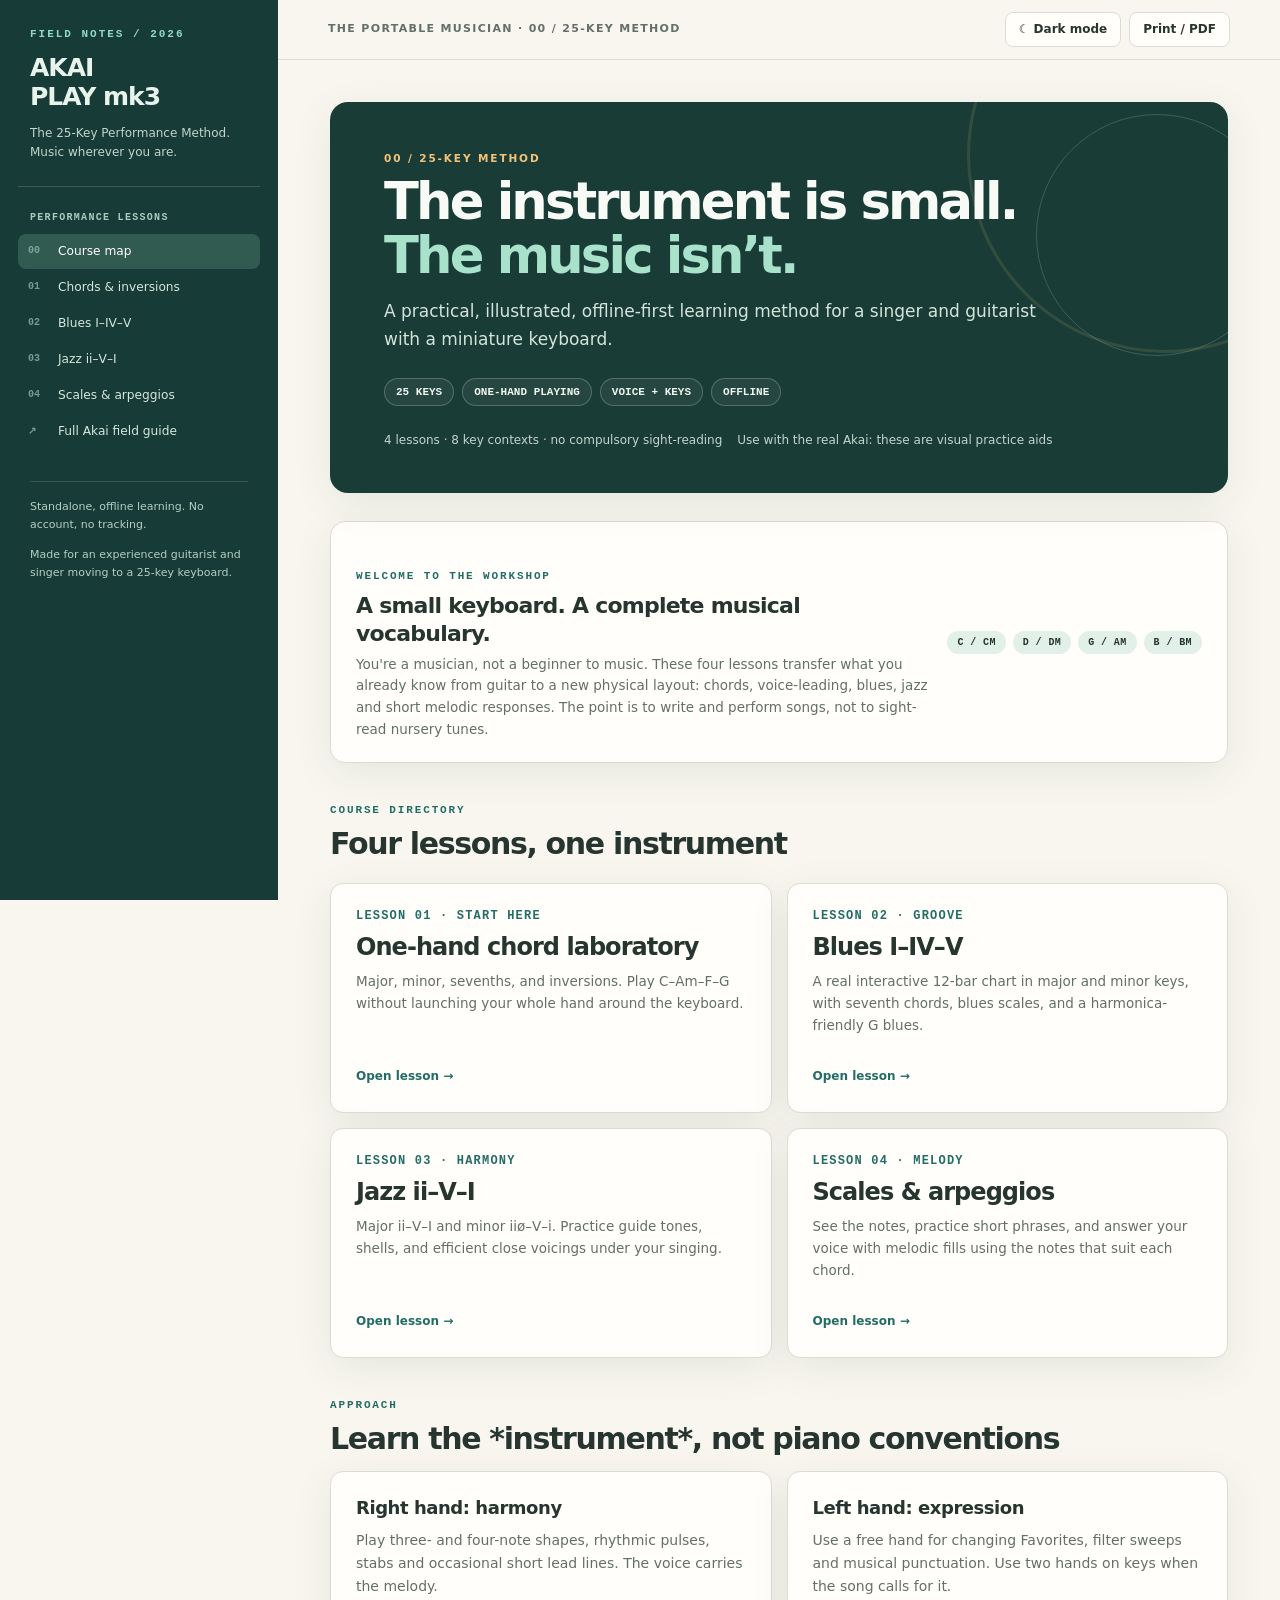
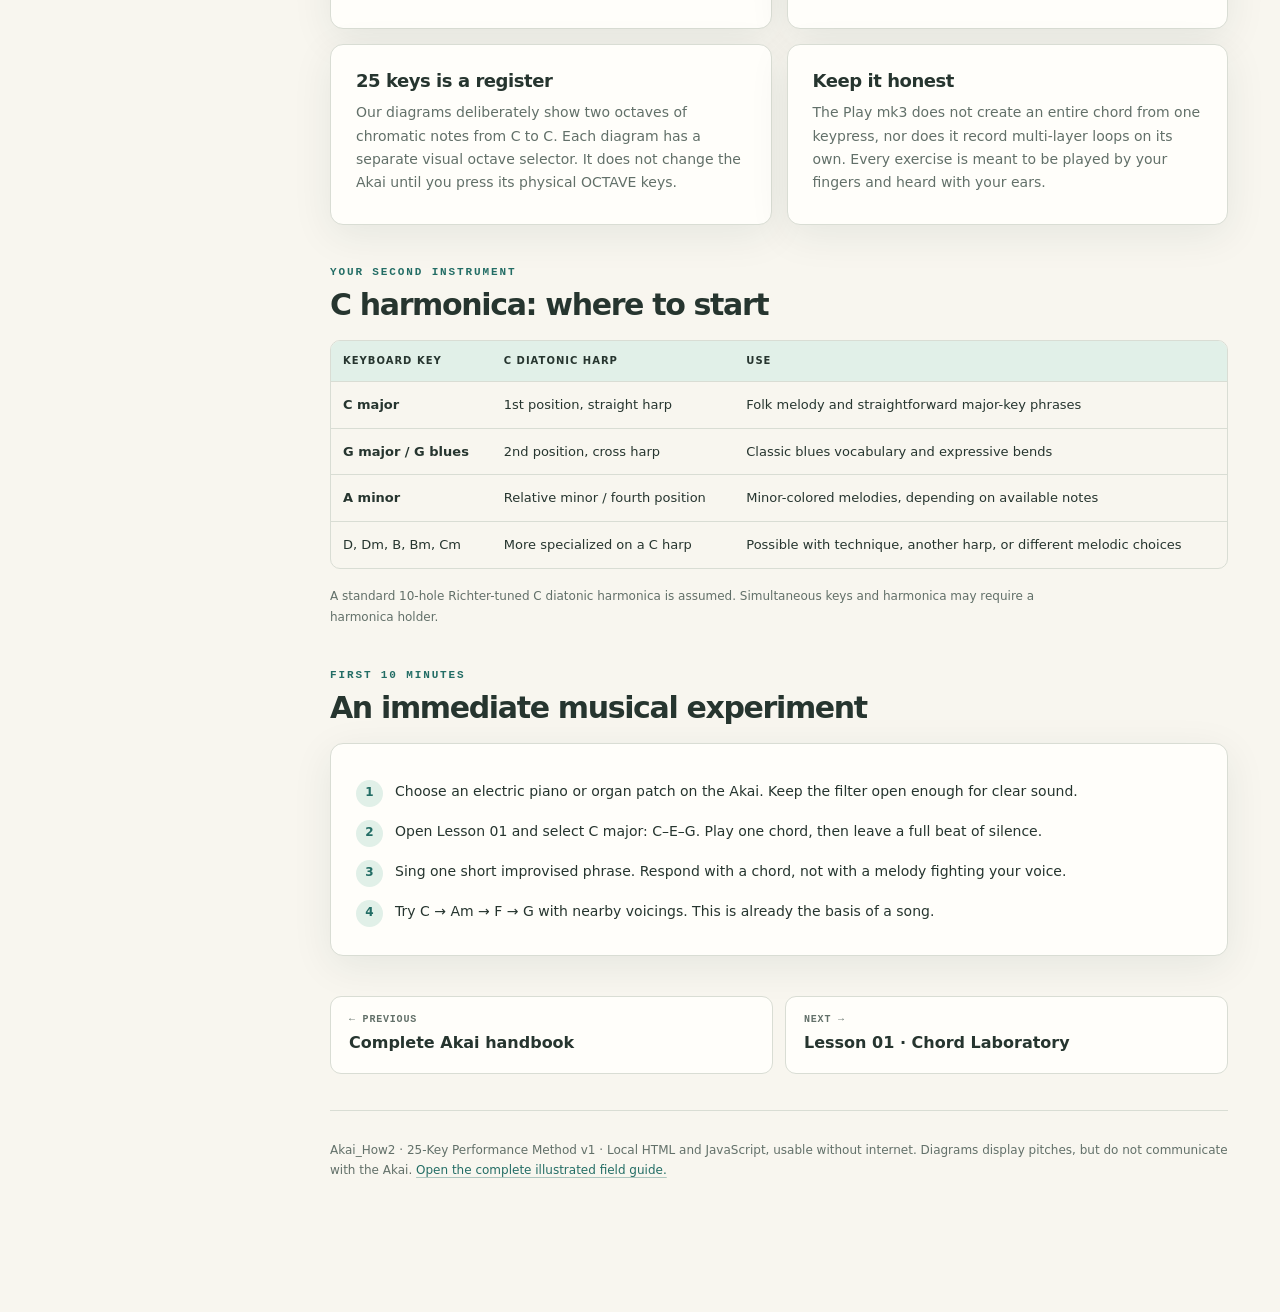
==== lessons/index.html @ 16ec2a3f "Publish illustrated Akai field guide and four interactive performance lessons" ====
<!doctype html><html lang="en"><head><meta charset="utf-8"><meta name="viewport" content="width=device-width, initial-scale=1"><meta name="color-scheme" content="light dark"><meta name="description" content="Akai MPK Mini Play mk3 offline 25-key performance lessons for singers and guitarists: chords, blues, jazz, scales, arpeggios."><title>Course overview | Akai 25-Key Performance Method</title><link rel="stylesheet" href="assets/lessons.css"></head>
<body data-page="index"><div class="page">
<aside class="side" id="side-nav" aria-label="Course navigation"><div class="brand"><div class="brand-label">FIELD NOTES / 2026</div><div class="brand-name">AKAI<br>PLAY mk3</div><p class="brand-desc">The 25-Key Performance Method.<br>Music wherever you are.</p></div><div class="site-nav-title">Performance lessons</div><nav class="nav-links"><a href="index.html"><span class="nav-num">00</span><span>Course map</span></a><a href="lesson_01_chord_laboratory.html"><span class="nav-num">01</span><span>Chords & inversions</span></a><a href="lesson_02_blues_lab.html"><span class="nav-num">02</span><span>Blues I–IV–V</span></a><a href="lesson_03_jazz_lab.html"><span class="nav-num">03</span><span>Jazz ii–V–I</span></a><a href="lesson_04_scales_arpeggios.html"><span class="nav-num">04</span><span>Scales & arpeggios</span></a><a href="../akai_howto_v1_illustrated.html"><span class="nav-num">↗</span><span>Full Akai field guide</span></a></nav><div class="side-foot">Standalone, offline learning. No account, no tracking.<p>Made for an experienced guitarist and singer moving to a 25-key keyboard.</p></div></aside>
<div class="main"><div class="topbar"><div style="display:flex;align-items:center;gap:10px"><button class="small-btn menu-toggle" id="menu-toggle" aria-label="Open lesson menu" aria-expanded="false">☰ Lessons</button><span class="breadcrumb">THE PORTABLE MUSICIAN · 00 / 25-key method</span></div><div class="actions"><button class="small-btn" id="toggle-theme" type="button">☾ Dark mode</button><button class="small-btn" id="print-guide" type="button">Print / PDF</button></div></div>
<main class="paper"><header class="hero"><span class="eyebrow">00 / 25-key method</span><h1>The instrument is small.<br><em>The music isn’t.</em></h1><p>A practical, illustrated, offline-first learning method for a singer and guitarist with a miniature keyboard.</p><div class="hero-chips"><span>25 KEYS</span><span>ONE-HAND PLAYING</span><span>VOICE + KEYS</span><span>OFFLINE</span></div><div class="hero-footer"><span>4 lessons · 8 key contexts · no compulsory sight-reading</span><span>Use with the real Akai: these are visual practice aids</span></div></header>

<div class="course-lead"><div><div class="section-label">Welcome to the workshop</div><h2>A small keyboard. A complete musical vocabulary.</h2><p>You're a musician, not a beginner to music. These four lessons transfer what you already know from guitar to a new physical layout: chords, voice-leading, blues, jazz and short melodic responses. The point is to write and perform songs, not to sight-read nursery tunes.</p></div><div class="tag-stack"><span class="tag">C / Cm</span><span class="tag">D / Dm</span><span class="tag">G / Am</span><span class="tag">B / Bm</span></div></div>
<section class="lesson-section"><div class="section-label">Course directory</div><h2>Four lessons, one instrument</h2><div class="lessons-grid">
<a class="lesson-tile" href="lesson_01_chord_laboratory.html"><span class="ordinal">LESSON 01 · START HERE</span><h3>One-hand chord laboratory</h3><p>Major, minor, sevenths, and inversions. Play C–Am–F–G without launching your whole hand around the keyboard.</p><span class="arrow">Open lesson →</span></a>
<a class="lesson-tile" href="lesson_02_blues_lab.html"><span class="ordinal">LESSON 02 · GROOVE</span><h3>Blues I–IV–V</h3><p>A real interactive 12-bar chart in major and minor keys, with seventh chords, blues scales, and a harmonica-friendly G blues.</p><span class="arrow">Open lesson →</span></a>
<a class="lesson-tile" href="lesson_03_jazz_lab.html"><span class="ordinal">LESSON 03 · HARMONY</span><h3>Jazz ii–V–I</h3><p>Major ii–V–I and minor iiø–V–i. Practice guide tones, shells, and efficient close voicings under your singing.</p><span class="arrow">Open lesson →</span></a>
<a class="lesson-tile" href="lesson_04_scales_arpeggios.html"><span class="ordinal">LESSON 04 · MELODY</span><h3>Scales & arpeggios</h3><p>See the notes, practice short phrases, and answer your voice with melodic fills using the notes that suit each chord.</p><span class="arrow">Open lesson →</span></a>
</div></section>
<section class="lesson-section" ><div class="section-label">Approach</div><h2>Learn the *instrument*, not piano conventions</h2><div class="practice-grid-v2"><div class="section-card"><h3>Right hand: harmony</h3><p>Play three- and four-note shapes, rhythmic pulses, stabs and occasional short lead lines. The voice carries the melody.</p></div><div class="section-card"><h3>Left hand: expression</h3><p>Use a free hand for changing Favorites, filter sweeps and musical punctuation. Use two hands on keys when the song calls for it.</p></div><div class="section-card"><h3>25 keys is a register</h3><p>Our diagrams deliberately show two octaves of chromatic notes from C to C. Each diagram has a separate visual octave selector. It does not change the Akai until you press its physical OCTAVE keys.</p></div><div class="section-card"><h3>Keep it honest</h3><p>The Play mk3 does not create an entire chord from one keypress, nor does it record multi-layer loops on its own. Every exercise is meant to be played by your fingers and heard with your ears.</p></div></div></section><section class="lesson-section" ><div class="section-label">Your second instrument</div><h2>C harmonica: where to start</h2><div class="table-wrap"><table class="lesson-table"><thead><tr><th>Keyboard key</th><th>C diatonic harp</th><th>Use</th></tr></thead><tbody><tr><td><b>C major</b></td><td>1st position, straight harp</td><td>Folk melody and straightforward major-key phrases</td></tr><tr><td><b>G major / G blues</b></td><td>2nd position, cross harp</td><td>Classic blues vocabulary and expressive bends</td></tr><tr><td><b>A minor</b></td><td>Relative minor / fourth position</td><td>Minor-colored melodies, depending on available notes</td></tr><tr><td>D, Dm, B, Bm, Cm</td><td>More specialized on a C harp</td><td>Possible with technique, another harp, or different melodic choices</td></tr></tbody></table></div><p class="smallprint">A standard 10-hole Richter-tuned C diatonic harmonica is assumed. Simultaneous keys and harmonica may require a harmonica holder.</p></section><section class="lesson-section" ><div class="section-label">First 10 minutes</div><h2>An immediate musical experiment</h2><div class="section-card"><ol class="exercise-steps"><li>Choose an electric piano or organ patch on the Akai. Keep the filter open enough for clear sound.</li><li>Open Lesson 01 and select C major: C–E–G. Play one chord, then leave a full beat of silence.</li><li>Sing one short improvised phrase. Respond with a chord, not with a melody fighting your voice.</li><li>Try C → Am → F → G with nearby voicings. This is already the basis of a song.</li></ol></div></section><div class="chapter-pager"><a href="../akai_howto_v1_illustrated.html"><small>← Previous</small>Complete Akai handbook</a><a href="lesson_01_chord_laboratory.html"><small>Next →</small>Lesson 01 · Chord Laboratory</a></div>
<footer class="footernote">Akai_How2 · 25-Key Performance Method v1 · Local HTML and JavaScript, usable without internet. Diagrams display pitches, but do not communicate with the Akai. <a href="../akai_howto_v1_illustrated.html">Open the complete illustrated field guide.</a></footer></main></div></div>
<script src="assets/music-theory.js"></script><script src="assets/lessons.js"></script></body></html>
---- lessons/assets/lessons.css ----
/* Adapted from illustrated field guide. Original source remains unchanged. */

:root{--paper:#f8f6ef;--paper-deep:#eeeade;--ink:#26352f;--muted:#627069;--accent:#236d65;--accent-soft:#e1f0e8;--gold:#c98d3a;--border:#d9ddd4;--card:#fffefa;--nav:#173b36;--nav-ink:#e8f3ec;--shadow:0 10px 40px rgba(19,51,45,.08);--code:#edf0e9;--hero:#193c37}
body.dark{--paper:#15211f;--paper-deep:#1e2d29;--ink:#e4eee5;--muted:#a3b8ad;--accent:#80d6c5;--accent-soft:#24463e;--gold:#f0bc6a;--border:#3c5550;--card:#1d302b;--nav:#101a18;--nav-ink:#eaf5ec;--shadow:none;--code:#233b35;--hero:#163a35}
*{box-sizing:border-box}html{scroll-behavior:smooth}body{margin:0;background:var(--paper);color:var(--ink);font:16px/1.66 ui-sans-serif,system-ui,-apple-system,BlinkMacSystemFont,"Segoe UI",Arial,sans-serif;-webkit-font-smoothing:antialiased}
a{color:var(--accent);text-decoration-color:rgba(35,109,101,.35);text-underline-offset:3px}a:hover{text-decoration-thickness:2px}button,select,input{font:inherit}button{cursor:pointer}button:focus-visible,select:focus-visible,a:focus-visible,input:focus-visible{outline:3px solid var(--gold);outline-offset:3px}::selection{background:#f5d49b;color:#20302a}
.page{display:grid;grid-template-columns:278px minmax(0,1fr);max-width:1800px;margin:0 auto}.side{background:var(--nav);color:var(--nav-ink);position:sticky;top:0;height:100vh;overflow-y:auto;padding:27px 18px;scrollbar-width:thin;z-index:2}.brand{padding:0 12px 24px;border-bottom:1px solid rgba(255,255,255,.16)}.brand-label{font:700 11px/1.4 ui-monospace,monospace;letter-spacing:.18em;color:#8fd8ca}.brand-name{font-weight:850;font-size:25px;line-height:1.15;letter-spacing:-.04em;margin:12px 0}.brand-desc{color:#c2d4cb;font-size:12px;line-height:1.6;margin:0}.side h2{font-size:10px;letter-spacing:.18em;text-transform:uppercase;color:#a3c8bc;font-weight:750;margin:22px 12px 6px}.side nav{display:grid;gap:1px}.side nav a{color:#d5e7dd;text-decoration:none;display:grid;grid-template-columns:22px 1fr;gap:8px;align-items:start;font-size:12.2px;line-height:1.4;padding:9px 10px;border-radius:8px}.side nav a:hover,.side nav a.current{background:#315a51;color:#fff}.nav-num{font:600 10px ui-monospace,monospace;opacity:.68;padding-top:2px}.side .side-foot{margin:32px 12px 5px;border-top:1px solid rgba(255,255,255,.14);padding-top:16px;font-size:11px;color:#b4d0c2}.side .side-foot a{color:#b4e7dd}
.main{min-width:0}.topbar{height:60px;position:sticky;top:0;background:color-mix(in srgb,var(--paper) 94%,transparent);backdrop-filter:blur(16px);z-index:2;border-bottom:1px solid var(--border);display:flex;align-items:center;justify-content:space-between;padding:0 50px;gap:15px}.breadcrumb{font-size:11px;font-weight:750;letter-spacing:.12em;text-transform:uppercase;color:var(--muted)}.actions{display:flex;gap:8px}.small-btn{border:1px solid var(--border);border-radius:8px;background:var(--card);color:var(--ink);padding:7px 13px;font-size:12px;font-weight:650}.small-btn:hover{border-color:var(--accent)}.menu-toggle{display:none}
.paper{max-width:1000px;margin:0 auto;padding:42px 52px 100px}.hero{border-radius:18px;background:var(--hero);color:#f8fbf5;padding:48px 54px 42px;position:relative;overflow:hidden;margin-bottom:40px;box-shadow:var(--shadow)}.hero:before{content:"";position:absolute;border:3px solid rgba(209,181,105,.15);height:390px;width:390px;border-radius:50%;right:-135px;top:-145px}.hero:after{content:"";position:absolute;border:1px solid rgba(255,255,255,.17);height:240px;width:240px;border-radius:50%;right:-50px;top:12px}.hero> *{position:relative;z-index:1}.eyebrow{display:block;text-transform:uppercase;letter-spacing:.18em;font-size:10.5px;font-weight:850;color:var(--gold);margin-bottom:8px}.hero .eyebrow{color:#f3c37a}.hero h1{font-size:clamp(35px,4vw,55px);line-height:1.04;max-width:700px;margin:8px 0 15px;letter-spacing:-.055em;font-weight:850}.hero h1 em{color:#a8e2cb;font-style:normal}.hero p{max-width:640px;color:#d4e4db;font-size:17px;line-height:1.65;margin:0 0 25px}.hero-chips{display:flex;gap:8px;flex-wrap:wrap}.hero-chips span{font:700 11px ui-monospace,monospace;border:1px solid rgba(255,255,255,.22);border-radius:25px;padding:7px 11px;color:#eff6ef;background:rgba(255,255,255,.055)}.hero-footer{font-size:12px;color:#c3d5cc;margin-top:25px;display:flex;gap:15px;flex-wrap:wrap}
.outline{background:var(--card);border:1px solid var(--border);border-radius:13px;padding:18px 23px;margin-bottom:40px;box-shadow:var(--shadow)}.outline h2{font-size:16px;letter-spacing:-.02em;margin:0 0 4px}.outline p{font-size:13px;color:var(--muted);margin:0}.outline .lesson-pills{display:flex;gap:8px;flex-wrap:wrap;margin-top:13px}.outline a{background:var(--accent-soft);padding:7px 10px;border-radius:8px;text-decoration:none;font-weight:750;font-size:12px}
.guide{font-size:15px;line-height:1.73}.guide>h1:first-child{font-size:29px;letter-spacing:-.04em;line-height:1.2;margin-top:20px}.guide h2{font-size:29px;line-height:1.22;letter-spacing:-.04em;border-top:1px solid var(--border);padding-top:37px;margin:56px 0 23px;scroll-margin-top:90px}.guide h3{font-size:20px;letter-spacing:-.03em;line-height:1.3;margin:32px 0 13px;scroll-margin-top:90px}.guide h4{font-size:17px;margin:20px 0 10px}.guide p{margin:13px 0}.guide ul,.guide ol{padding-left:25px}.guide li{padding-left:3px;margin:5px 0}.guide hr{border:0;border-top:1px solid var(--border);margin:34px 0}.guide blockquote{border-left:4px solid var(--gold);background:var(--accent-soft);padding:11px 20px;border-radius:0 9px 9px 0;margin:20px 0;color:var(--ink)}.guide blockquote p{margin:0}.guide table{border-collapse:separate;border-spacing:0;display:block;overflow-x:auto;border:1px solid var(--border);border-radius:10px;font-size:13px;background:var(--card);max-width:100%;margin:17px 0 24px}.guide th{text-align:left;background:var(--paper-deep);font-size:11px;text-transform:uppercase;letter-spacing:.04em;white-space:normal}.guide th,.guide td{border-bottom:1px solid var(--border);padding:10px 13px;vertical-align:top;min-width:75px}.guide tr:last-child td{border-bottom:0}.guide td+td,.guide th+th{border-left:1px solid var(--border)}.guide code,.guide kbd,kbd{background:var(--code);border:1px solid var(--border);border-radius:5px;padding:1px 5px;font:12px/1.6 ui-monospace,"SFMono-Regular",Consolas,monospace}.guide pre{background:#142923;color:#e1efe5;overflow-x:auto;border-radius:9px;padding:17px}.guide pre code{background:none;border:0;color:inherit}.source-ref{font-size:11px;white-space:nowrap;text-decoration:none;vertical-align:1px}.guide>p:first-of-type{color:var(--muted)}
.chapter-visual{border:1px solid var(--border);background:var(--card);border-radius:15px;margin:46px 0 33px;padding:28px 27px 25px;box-shadow:var(--shadow);scroll-margin-top:85px;overflow:hidden}.visual-heading h3{font-size:25px;letter-spacing:-.04em;margin:4px 0 9px}.visual-heading p{font-size:13.5px;line-height:1.6;color:var(--muted);margin:0 0 22px;max-width:660px}.visual-note{font-size:12px;line-height:1.55;background:var(--accent-soft);color:var(--ink);padding:12px 14px;border-left:3px solid var(--accent);border-radius:0 7px 7px 0;margin-top:18px}.visual-steps{display:flex;align-items:stretch;justify-content:space-between;gap:8px}.visual-step{flex:1;min-width:0;display:flex;flex-direction:column;align-items:center;text-align:center;background:var(--paper);padding:15px 10px;border:1px solid var(--border);border-radius:10px}.step-icon{font:850 29px ui-monospace,monospace;color:var(--accent);height:46px;display:flex;align-items:center}.step-icon span{font-size:12px;align-self:flex-end;margin-bottom:7px}.visual-step b{font-size:14px}.visual-step small{font-size:11px;color:var(--muted);line-height:1.4}.step-link{font-size:18px;align-self:center;color:var(--gold)}
.bank-switch{display:inline-flex;background:var(--paper-deep);border:1px solid var(--border);border-radius:9px;padding:4px;gap:3px;max-width:100%}.bank-switch button{border:0;background:none;color:var(--muted);padding:9px 15px;border-radius:6px;text-align:left;font-weight:800;font-size:12px;transition:background .15s}.bank-switch button span{display:block;font-size:10px;font-weight:550;opacity:.8}.bank-switch button.active{background:var(--accent);color:white}.knobs-grid{margin-top:19px;display:grid;grid-template-columns:repeat(4,1fr);gap:12px}.knob-tile{background:var(--paper);border:1px solid var(--border);padding:17px 10px;text-align:center;border-radius:10px;display:flex;align-items:center;flex-direction:column}.knob-num{font:700 10px ui-monospace,monospace;color:var(--muted)}.knob-face{height:65px;width:65px;border-radius:50%;border:11px solid #24463e;background:radial-gradient(circle at 35% 30%,#5d8978,#1d443b);margin:10px auto 9px;position:relative;box-shadow:0 6px 10px rgba(0,0,0,.12),inset 0 3px 4px rgba(0,0,0,.3)}.knob-face:after{content:"";position:absolute;height:19px;width:4px;background:#f2ce86;top:-5px;left:calc(50% - 2px);border-radius:4px;transform:rotate(35deg);transform-origin:2px 28px}.knob-tile b{font-size:14px}.knob-tile small{font-size:11px;color:var(--muted);line-height:1.45}
.fav-shell{display:grid;grid-template-columns:1fr 1fr;gap:20px}.fav-pads{display:grid;grid-template-columns:repeat(4,1fr);gap:7px;align-content:start;background:#18322f;padding:14px;border-radius:12px}.fav-pad{aspect-ratio:1/1;display:flex;flex-direction:column;justify-content:space-between;background:#324d49;border:2px solid #54786f;color:#f1fff7;border-radius:9px;text-align:left;padding:8px;box-shadow:inset 0 0 18px rgba(0,0,0,.15);font-size:10px}.fav-pad span{font:750 11px ui-monospace,monospace;color:#b0cac1}.fav-pad b{font-size:9px;letter-spacing:.045em}.fav-pad:hover,.fav-pad.selected{background:#d29b51;color:#152c29;border-color:#f7d29b}.fav-pad.selected span{color:#533c24}.fav-readout{background:var(--paper);padding:20px;border:1px solid var(--border);border-radius:10px}.tiny-label,.mini-capsule{display:block;font:800 10px ui-monospace,monospace;letter-spacing:.09em;color:var(--muted)}.fav-readout h4,.chord-heading h4{font-size:21px;line-height:1.1;margin:12px 0 8px}.fav-patch{font-weight:700;color:var(--accent);font-size:14px}.fav-readout p{font-size:13px;line-height:1.5}.mini-capsule{display:inline-block;border-radius:6px;background:var(--accent-soft);padding:6px 8px;line-height:1.4}.flow-band{margin-top:14px;display:grid;grid-template-columns:repeat(5,1fr);gap:3px}.flow-band span{background:var(--accent-soft);font:800 9px ui-monospace,monospace;color:var(--accent);padding:9px 5px;text-align:center;border-radius:3px}
.controls-row{display:flex;gap:12px;flex-wrap:wrap;margin:16px 0}.controls-row label{font-size:11px;font-weight:800;text-transform:uppercase;letter-spacing:.05em;display:flex;gap:5px;flex:1;min-width:140px;flex-direction:column;color:var(--muted)}select{border:1px solid var(--border);border-radius:8px;background:var(--paper);color:var(--ink);padding:10px 13px;min-height:43px;max-width:100%;font-size:13px}.arp-stage{border:1px solid var(--border);background:var(--paper);border-radius:10px;padding:17px 12px}.ruler{display:flex;justify-content:space-between;color:var(--muted);font:700 10px ui-monospace,monospace;margin:0 4px 11px}.arp-grid{display:grid;gap:4px}.arp-step{background:var(--accent-soft);border-top:5px solid var(--accent);min-height:85px;padding:8px 3px 6px;border-radius:4px;text-align:center;display:flex;flex-direction:column;justify-content:space-between;min-width:0}.arp-step.swung{transform:translateY(10px);border-top-color:var(--gold)}.arp-step b{font:850 15px ui-monospace,monospace}.arp-step small{font:650 9px ui-monospace,monospace;color:var(--muted)}.arp-sequence{font:750 12px/1.5 ui-monospace,monospace;color:var(--accent);margin:13px 4px 0;overflow-wrap:anywhere}
.chord-heading{display:flex;gap:16px;justify-content:space-between;align-items:end;margin:24px 0 16px}.chord-heading h4{font-size:27px;margin:4px 0}.chord-heading p{color:var(--accent);font-size:15px;font-weight:800;margin:0}.formula{background:var(--accent-soft);border-radius:9px;padding:10px 13px;max-width:200px}.formula span{display:block;font:800 9px ui-monospace,monospace;color:var(--muted)}.formula strong{font:850 15px/1.7 ui-monospace,monospace;color:var(--accent)}.piano-wrap{background:#e7e5dc;border-radius:12px;padding:12px;overflow-x:auto}.piano-wrap svg{width:100%;height:auto;display:block;min-width:510px}.legend{display:flex;flex-wrap:wrap;gap:17px;font-size:11px;color:var(--muted);margin-top:11px}.legend span{display:flex;align-items:center;gap:6px}.legend i{display:inline-block;width:13px;height:13px;border-radius:3px;border:1px solid #9dafa6}.legend-root{background:#1e7769}.legend-chord{background:#f0c475}.legend-other{background:#f5f5f0}.keyboard-footnote{font-size:11px;color:var(--muted);margin-top:8px}
.audio-route{display:flex;align-items:center;gap:10px;flex-wrap:wrap;margin-top:20px}.route-device{flex:1;min-width:140px;min-height:125px;border:2px solid var(--border);border-radius:10px;background:var(--paper);text-align:center;padding:14px 7px;display:flex;flex-direction:column;align-items:center;justify-content:center;transition:.25s}.route-device b{font-size:13px}.route-device small{font-size:10px;color:var(--muted)}.route-icon{font-size:30px;color:var(--accent)}.route-device.is-live{border-color:var(--accent);background:var(--accent-soft)}.route-device.is-muted{opacity:.43;filter:grayscale(1)}.route-arrow,.route-or{font:800 16px ui-monospace,monospace;color:var(--accent)}.route-or{font-size:10px;color:var(--muted)}.route-comment{font-weight:700;font-size:13px;color:var(--accent)}
.practice-grid{display:grid;grid-template-columns:repeat(2,1fr);gap:11px}.practice-card{display:grid;grid-template-columns:24px 1fr;grid-template-rows:auto auto auto;column-gap:8px;align-items:start;border:1px solid var(--border);background:var(--paper);padding:15px;border-radius:10px;cursor:pointer}.practice-card input{grid-column:1;grid-row:1/4;width:17px;height:17px;margin:2px 0 0;accent-color:var(--accent)}.practice-number{font:850 10px ui-monospace,monospace;color:var(--accent)}.practice-card b{font-size:15px}.practice-card small{font-size:12px;line-height:1.45;color:var(--muted)}.practice-card:has(input:checked){background:var(--accent-soft);border-color:var(--accent)}.progress-readout{display:flex;gap:14px;align-items:center;margin-top:16px;font:750 11px ui-monospace,monospace;color:var(--muted)}.progress-track{flex:1;background:var(--paper-deep);border-radius:999px;height:9px;overflow:hidden}.progress-fill{height:100%;background:var(--accent);border-radius:999px;transition:width .3s}
.footer{margin-top:55px;border-top:1px solid var(--border);padding-top:26px;color:var(--muted);font-size:12px}.footer strong{color:var(--ink)}
@media(max-width:1100px){.page{grid-template-columns:238px minmax(0,1fr)}.topbar{padding:0 30px}.paper{padding:30px 32px 80px}.hero{padding:42px 38px}}
@media(max-width:780px){.page{display:block}.side{position:fixed;left:0;top:0;transform:translateX(-105%);transition:transform .25s;width:min(290px,86vw);box-shadow:0 12px 35px rgba(0,0,0,.27)}.side.open{transform:none}.menu-toggle{display:inline-block}.topbar{padding:0 16px;height:56px}.paper{padding:21px 16px 75px}.hero{padding:33px 24px;border-radius:12px}.hero h1{font-size:37px}.visual-steps{display:grid;grid-template-columns:repeat(2,1fr)}.step-link{display:none}.knobs-grid{grid-template-columns:repeat(2,1fr)}.fav-shell{grid-template-columns:1fr}.audio-route{display:grid;grid-template-columns:1fr 30px 1fr}.route-device{min-width:0}.route-or{display:none}.route-device:last-child{grid-column:3}.chord-heading{align-items:start;flex-direction:column}.guide h2{font-size:26px}.practice-grid{grid-template-columns:1fr}.chapter-visual{padding:23px 17px}.guide table{font-size:12px}.guide th,.guide td{padding:8px}}
@media(max-width:410px){.hero h1{font-size:32px}.hero p{font-size:15px}.breadcrumb{font-size:10px}.small-btn{padding:6px 9px}.bank-switch{width:100%}.bank-switch button{flex:1;padding:9px}.controls-row label{min-width:100%}.fav-pad{padding:5px}.fav-pad b{font-size:8px}.audio-route{grid-template-columns:1fr}.route-arrow,.route-or{display:none}.route-device:last-child{grid-column:1}}
@media print{body{background:white!important;color:black!important;font-size:10pt!important}.page{display:block}.side,.topbar,.outline,.small-btn,.controls-row,.bank-switch,.practice-card input{display:none!important}.paper{max-width:none;padding:0}.hero{background:#183b34!important;color:white!important;print-color-adjust:exact;-webkit-print-color-adjust:exact;break-after:avoid}.hero h1{font-size:29pt!important}.guide{font-size:10pt!important}.guide h2{font-size:17pt;break-after:avoid}.guide h3{font-size:13pt;break-after:avoid}.chapter-visual{break-inside:avoid;box-shadow:none;margin:24px 0}.guide table{break-inside:auto;display:table;width:100%}.guide tr{break-inside:avoid}.guide a{color:#165b50;text-decoration:none}.footer{font-size:9pt}.piano-wrap svg{min-width:0}.practice-card{break-inside:avoid}.visual-note{border:1px solid #aaa}}

/* 25-Key Performance Method extensions: compact lessons + dedicated tools */
:root{color-scheme:light}body.dark{color-scheme:dark}
button,select,a{touch-action:manipulation}button{cursor:pointer}button:focus-visible,select:focus-visible,a:focus-visible,input:focus-visible{outline:3px solid var(--gold);outline-offset:3px}
.page{min-height:100vh}.side{z-index:9}.site-nav-title{color:#aaccc0;font:700 10px/1.45 ui-monospace,monospace;letter-spacing:.13em;text-transform:uppercase;margin:24px 12px 8px}
.side nav a.current{background:#315a51;color:#fff}.side nav .nav-num{color:#a1caba}
.topbar .breadcrumb{max-width:500px;overflow:hidden;text-overflow:ellipsis;white-space:nowrap}
.paper{max-width:1060px}.course-intro{font-size:15.5px;max-width:740px;color:var(--muted);margin:0 0 25px;line-height:1.75}
.hero{margin-bottom:28px}.hero h1{max-width:790px}.hero p{max-width:680px}.hero .hero-footer{flex-wrap:wrap}
.eyebrow{font-weight:800}.section-label{font:800 11px/1.4 ui-monospace,monospace;letter-spacing:.17em;text-transform:uppercase;color:var(--accent);margin:25px 0 8px}
.lesson-section{margin:40px 0;scroll-margin-top:84px}.lesson-section>h2,.part-heading{font-size:30px;letter-spacing:-.045em;line-height:1.15;margin:5px 0 15px}.lesson-section>p{max-width:730px;color:var(--muted);line-height:1.75}
.course-lead{background:var(--card);border:1px solid var(--border);padding:22px 25px;border-radius:15px;box-shadow:var(--shadow);display:grid;grid-template-columns:1fr auto;gap:18px;align-items:center}
.course-lead h2{font-size:22px;line-height:1.24;letter-spacing:-.035em;margin:6px 0}.course-lead p{font-size:13.5px;color:var(--muted);margin:7px 0 0;line-height:1.6}.tag-stack{display:flex;gap:7px;flex-wrap:wrap}.tag{display:inline-flex;background:var(--accent-soft);color:var(--ink);padding:5px 10px;font:750 10px/1.3 ui-monospace,monospace;border-radius:100px;text-transform:uppercase;letter-spacing:.04em}
.lessons-grid{display:grid;grid-template-columns:repeat(2,minmax(0,1fr));gap:15px;margin:22px 0}.lesson-tile{border:1px solid var(--border);border-radius:13px;padding:25px;background:var(--card);text-decoration:none;color:var(--ink);display:flex;flex-direction:column;min-height:230px;gap:10px;box-shadow:var(--shadow);transition:transform .15s,border-color .15s}.lesson-tile:hover{transform:translateY(-3px);border-color:var(--accent)}.lesson-tile .ordinal{font:800 12px ui-monospace,monospace;color:var(--accent);letter-spacing:.1em}.lesson-tile h3{font-size:24px;line-height:1.18;letter-spacing:-.04em;margin:0}.lesson-tile p{margin:0;color:var(--muted);font-size:13.5px;line-height:1.6;flex:1}.lesson-tile .arrow{font-size:12px;color:var(--accent);font-weight:800}
.section-card{background:var(--card);border:1px solid var(--border);border-radius:13px;padding:22px 25px;margin:17px 0;box-shadow:var(--shadow)}.section-card h3{font-size:20px;line-height:1.2;margin:3px 0 10px;letter-spacing:-.025em}.section-card p{margin:7px 0;color:var(--muted);line-height:1.67;font-size:14px}
.smallprint{font-size:12px;color:var(--muted);line-height:1.6}.practice-grid-v2{display:grid;grid-template-columns:repeat(2,1fr);gap:15px}.practice-grid-v2 .section-card{margin:0}.practice-grid-v2 h3{font-size:18px}
.exercise-steps{counter-reset:practice;display:grid;gap:13px;margin:14px 0 6px;padding:0;list-style:none}.exercise-steps li{counter-increment:practice;display:grid;grid-template-columns:29px 1fr;align-items:start;gap:10px;font-size:14px;line-height:1.6}.exercise-steps li:before{content:counter(practice);display:grid;place-items:center;height:27px;width:27px;border-radius:50%;background:var(--accent-soft);color:var(--accent);font-weight:800;font-size:12px}
.chapter-visual{margin:24px 0;padding:24px}.lab-top{display:flex;align-items:flex-start;gap:20px;justify-content:space-between;flex-wrap:wrap}.lab-top h2{font-size:27px;margin:5px 0 8px;letter-spacing:-.04em}.lab-top p{margin:0;color:var(--muted);font-size:13.5px;max-width:630px}
.lab-badge{border-radius:100px;background:var(--accent-soft);border:1px solid var(--border);color:var(--ink);padding:6px 10px;font:800 10px/1 ui-monospace,monospace;letter-spacing:.09em;white-space:nowrap}
.controls-row{display:grid;grid-template-columns:repeat(3,minmax(0,1fr));gap:12px;margin:22px 0 16px}.controls-row label{min-width:0;flex:initial}.controls-row select{width:100%}
.lab-output{background:var(--paper);border:1px solid var(--border);border-radius:12px;padding:16px;margin:14px 0}.lab-output .symbols{font-size:clamp(21px,3.4vw,30px);line-height:1.25;font-weight:850;letter-spacing:-.04em;color:var(--ink);margin:2px 0 8px}.lab-output p{font-size:13.5px;color:var(--muted);line-height:1.65;margin:5px 0}.lab-output .note-readout{font-size:14px;color:var(--ink);font-weight:700;line-height:1.55;margin:4px 0;word-break:normal}.lab-output .mini-label{color:var(--accent);font:800 10px/1.4 ui-monospace,monospace;letter-spacing:.13em;text-transform:uppercase}
#keyboard-svg{display:block;min-width:620px;width:100%;height:auto}.piano-wrap{padding:9px}.keyboard-warning{margin:12px 0 0;background:#fbebd1;color:#714709;border:1px solid #ebcb8c;padding:12px 15px;border-radius:8px;font-size:12px;font-weight:700}.keyboard-warning[hidden]{display:none!important}
.legend{display:flex;gap:17px;flex-wrap:wrap;margin:12px 0}.legend-root{background:#177e71}.legend-chord{background:#f0bf63}.legend-scale{background:#b6dfce}.keyboard-caption{font-size:12px;color:var(--muted);margin-top:10px}
.instrument-note{background:var(--accent-soft);border-left:4px solid var(--accent);padding:15px 17px;border-radius:0 10px 10px 0;color:var(--ink);line-height:1.65;font-size:13.5px;margin:16px 0}
.bar-grid{display:grid;grid-template-columns:repeat(3,minmax(0,1fr));gap:9px;margin:19px 0}.bar-tile{min-height:92px;border:1px solid var(--border);background:var(--paper);border-radius:10px;text-align:left;padding:12px 13px;display:flex;flex-direction:column;gap:4px;color:var(--ink)}.bar-tile.active,.harmonic-card.active{outline:2px solid var(--accent);outline-offset:0;background:var(--accent-soft)}.bar-tile .bar-num{font:800 10px ui-monospace,monospace;color:var(--muted)}.bar-tile strong{font-size:22px;letter-spacing:-.04em;line-height:1.13}.bar-tile small{color:var(--muted);font-size:12px}
.bar-nav{display:flex;gap:9px;align-items:center;flex-wrap:wrap;margin:12px 0}.bar-nav button,.action-button{border:1px solid var(--border);background:var(--card);color:var(--ink);border-radius:8px;padding:10px 15px;font-weight:760;font-size:12px}.bar-nav button:hover,.action-button:hover{border-color:var(--accent)}.bar-nav strong{font:800 11px/1.35 ui-monospace,monospace;color:var(--accent);letter-spacing:.06em}
.harmonic-grid{display:grid;grid-template-columns:repeat(3,minmax(0,1fr));gap:10px;margin:18px 0}.harmonic-card{border:1px solid var(--border);border-radius:12px;background:var(--paper);padding:20px 14px;display:flex;flex-direction:column;text-align:left;gap:10px;min-height:145px;color:var(--ink)}.harmonic-card .roman{font:800 11px ui-monospace,monospace;color:var(--accent)}.harmonic-card strong{font-size:25px;line-height:1.1;letter-spacing:-.04em}.harmonic-card span:last-child{font-size:11px;color:var(--muted);line-height:1.5}
.guide-tone-grid{display:grid;grid-template-columns:repeat(3,minmax(0,1fr));gap:9px;margin:15px 0}.guide-cell{display:flex;flex-direction:column;gap:5px;background:var(--paper);padding:14px 12px;border:1px solid var(--border);border-radius:10px}.guide-cell span{font:800 10px ui-monospace,monospace;color:var(--accent)}.guide-cell strong{font-size:23px;letter-spacing:-.04em}.guide-cell small{font-size:11px;color:var(--muted);line-height:1.45}
.example-chords{display:grid;grid-template-columns:repeat(4,1fr);gap:9px;margin:13px 0}.example-chords button{background:var(--paper);border:1px solid var(--border);padding:12px;color:var(--ink);font-weight:700;border-radius:9px;font-size:12px}.example-chords button:hover{background:var(--accent-soft)}
.table-wrap{overflow:auto;border:1px solid var(--border);border-radius:10px;margin:17px 0}table.lesson-table{border-collapse:collapse;width:100%;font-size:13px;min-width:480px}table.lesson-table th{background:var(--accent-soft);font-size:10px;text-align:left;text-transform:uppercase;letter-spacing:.1em;padding:12px}table.lesson-table td{padding:12px;border-top:1px solid var(--border);vertical-align:top}
.checkpoint{display:grid;gap:13px}.checkpoint label{display:flex;align-items:flex-start;gap:12px;color:var(--ink);font-size:13px;line-height:1.5;cursor:pointer}.checkpoint input{accent-color:var(--accent);margin-top:3px;width:17px;height:17px;flex:none}.checkpoint-feedback{color:var(--muted);font-size:12px;margin:7px 0}
.chapter-pager{display:grid;grid-template-columns:1fr 1fr;gap:12px;margin:36px 0}.chapter-pager a{display:flex;flex-direction:column;gap:5px;border:1px solid var(--border);border-radius:11px;padding:17px 18px;background:var(--card);text-decoration:none;color:var(--ink);font-weight:750}.chapter-pager a:hover{border-color:var(--accent)}.chapter-pager small{font:750 10px ui-monospace,monospace;letter-spacing:.08em;color:var(--muted);text-transform:uppercase}
.footernote{padding:30px 0;border-top:1px solid var(--border);font-size:12px;color:var(--muted)}.footernote a{color:var(--accent)}
@media(max-width:1100px){.controls-row{grid-template-columns:repeat(2,minmax(0,1fr))}}
@media(max-width:780px){.topbar{gap:7px}.breadcrumb{font-size:9px;letter-spacing:.055em}.actions{gap:4px}.actions .small-btn{padding:8px;font-size:11px}.paper{padding:22px 15px 62px}.hero{padding:33px 24px}.course-lead{grid-template-columns:1fr}.chapter-visual{padding:18px 15px}.lab-top h2{font-size:25px}.lesson-section>h2{font-size:26px}.bar-grid{grid-template-columns:repeat(3,minmax(0,1fr));gap:7px}.bar-tile{padding:10px;min-height:80px}.bar-tile strong{font-size:18px}.bar-tile small{font-size:11px}.harmonic-card{padding:15px 10px}.harmonic-card strong{font-size:19px}}
@media(max-width:550px){.lessons-grid,.practice-grid-v2{grid-template-columns:1fr}.controls-row{grid-template-columns:repeat(2,minmax(0,1fr));gap:9px}.lab-badge{display:none}.hero h1{font-size:36px}.harmonic-grid{gap:5px}.harmonic-card strong{font-size:16px;overflow-wrap:anywhere}.harmonic-card{min-height:160px}.guide-tone-grid{grid-template-columns:1fr}.guide-cell{min-height:80px}.example-chords{grid-template-columns:repeat(2,1fr)}.chapter-pager{grid-template-columns:1fr}.topbar .breadcrumb{display:none}.bar-nav strong{width:100%}}
@media print{.side,.topbar,.chapter-pager,.actions,.menu-toggle{display:none!important}.page{display:block}.paper{padding:0;max-width:none}.hero{break-inside:avoid;color:white!important;print-color-adjust:exact}.section-card,.chapter-visual{break-inside:avoid;box-shadow:none}.bar-grid{break-inside:avoid}.chapter-visual,.section-card{border-color:#999}.lesson-section{break-before:auto}}
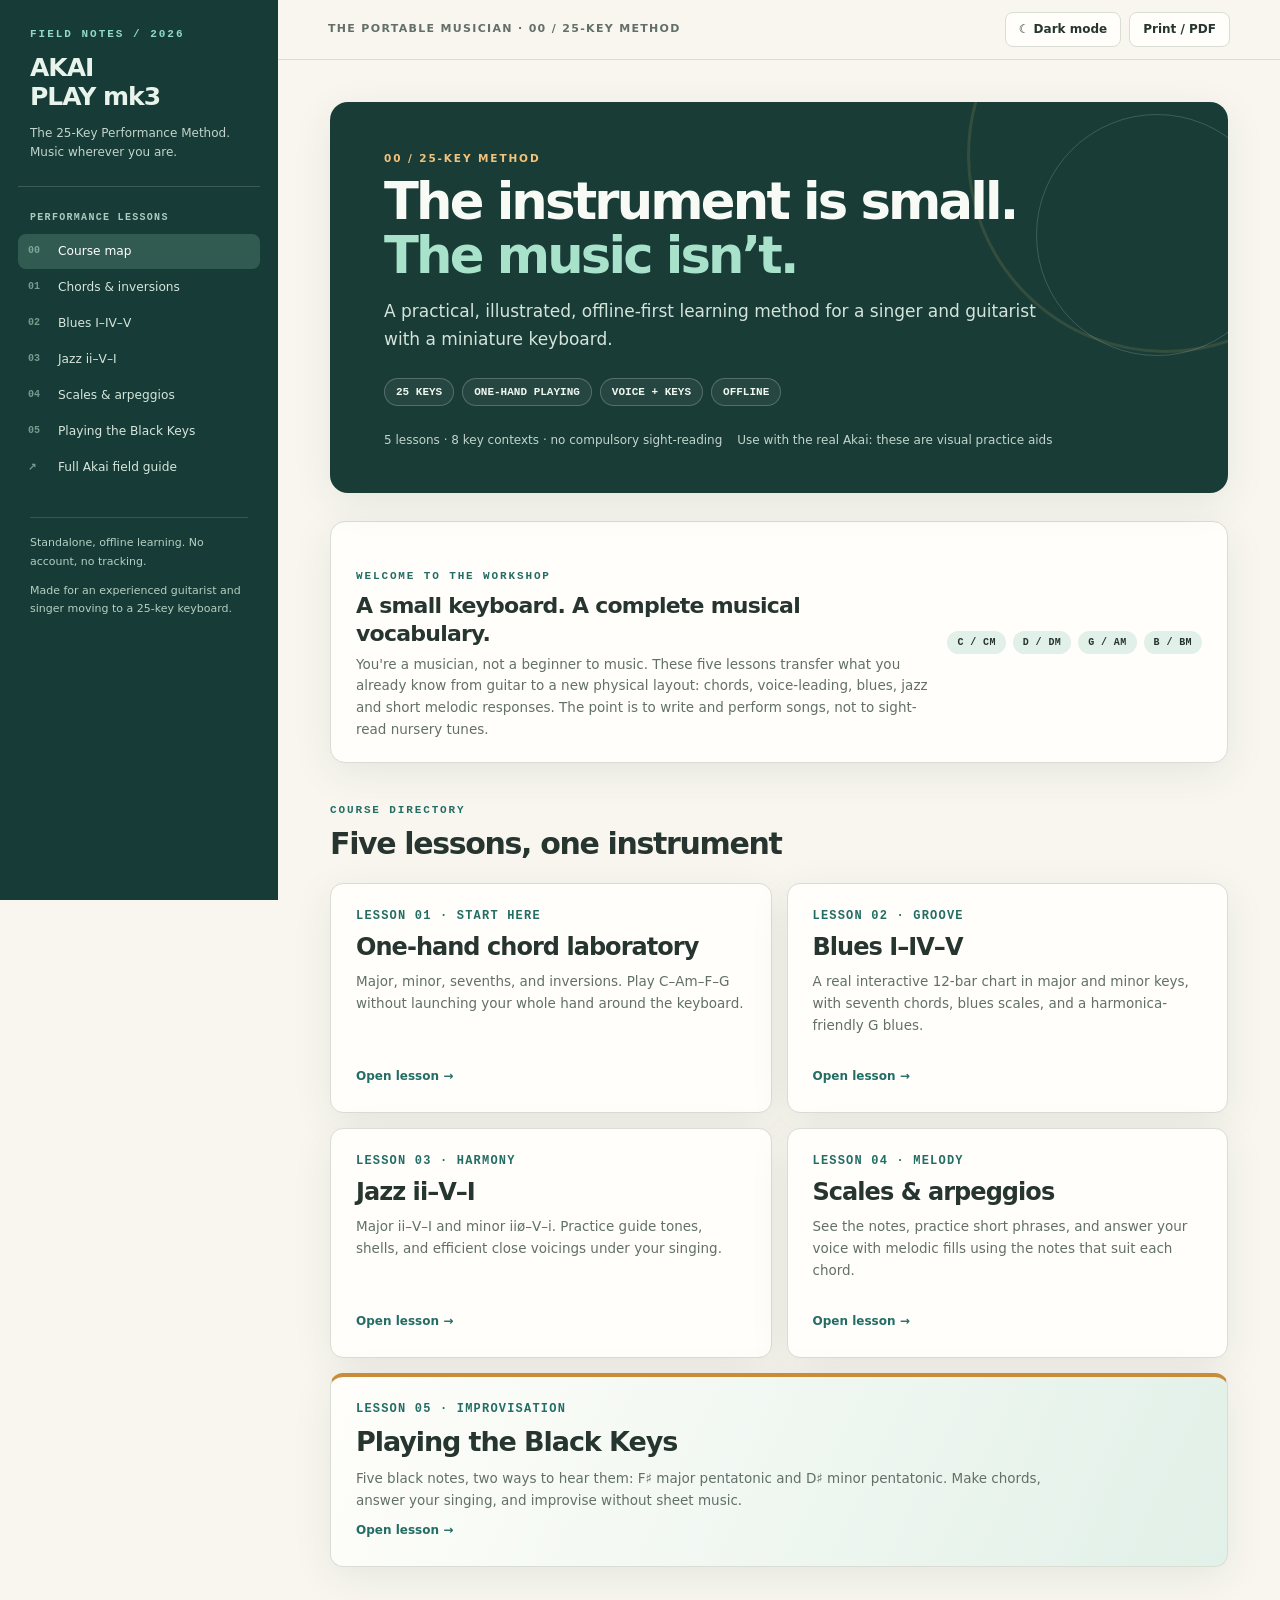
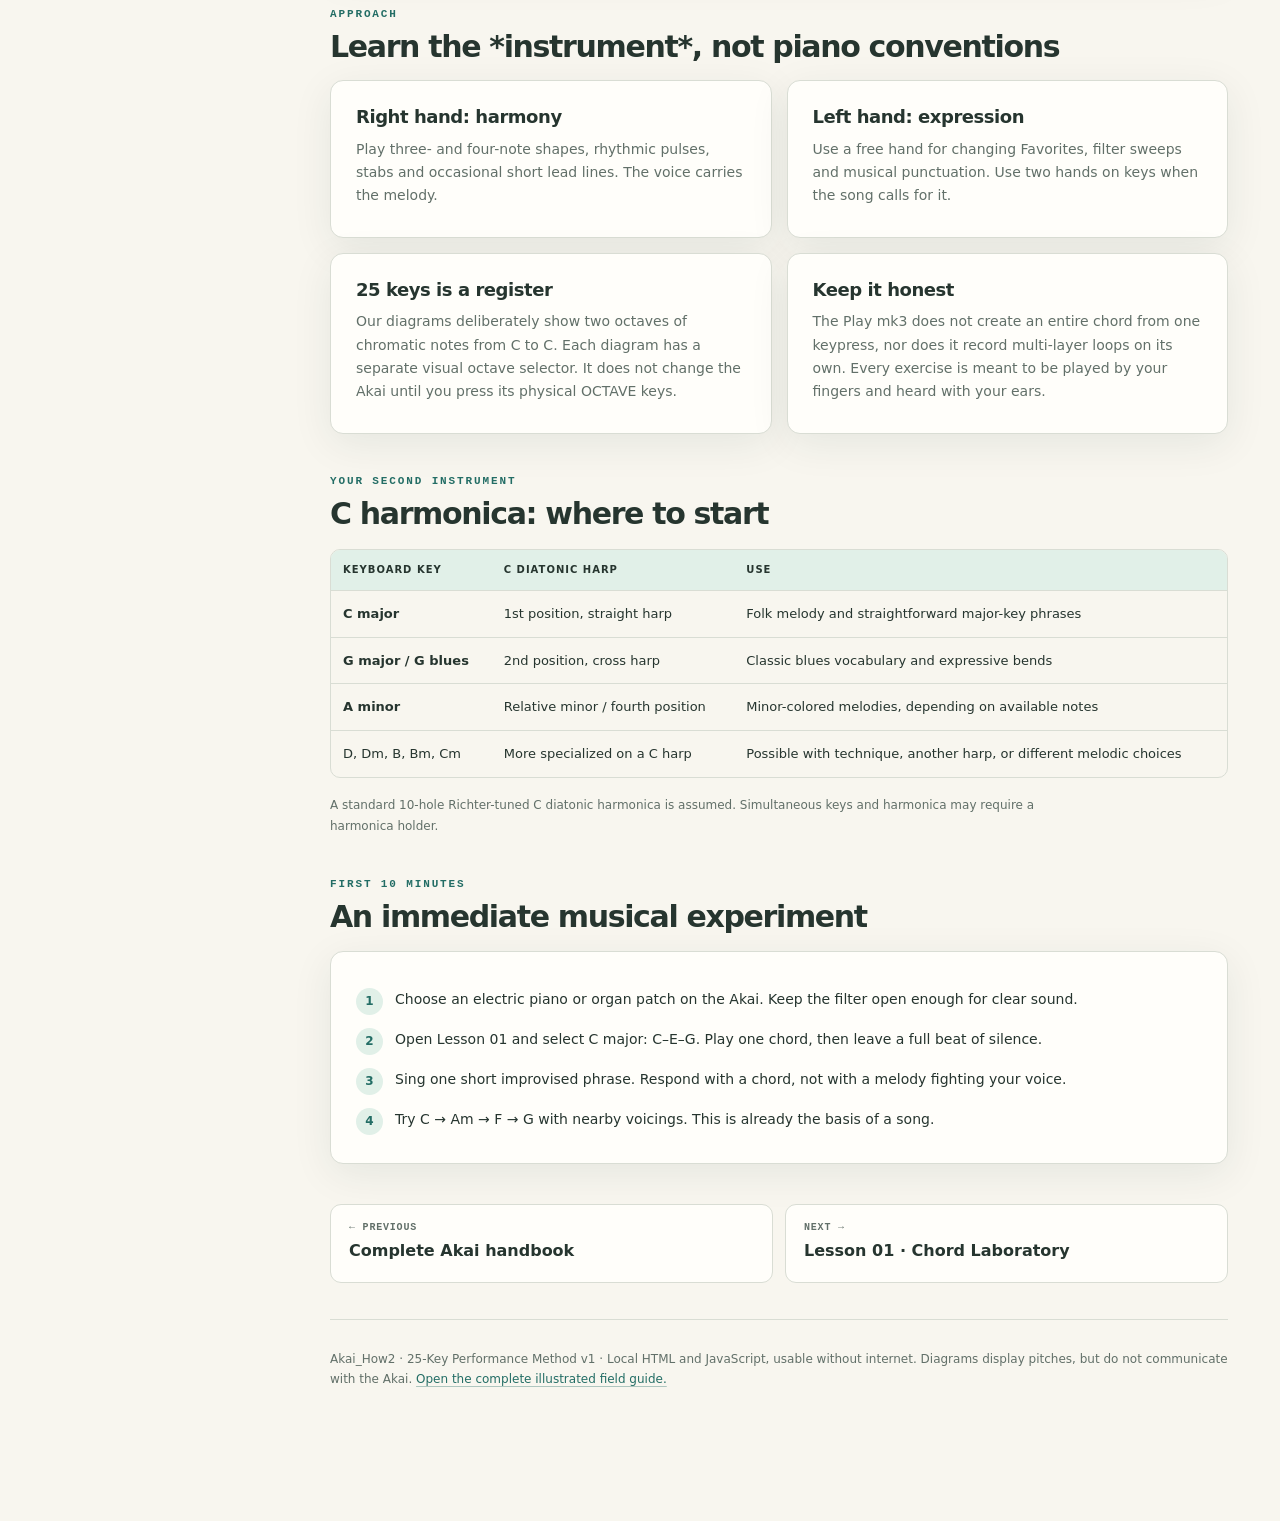
==== commit a43c2928: "Add Lesson 05: Playing the Black Keys with two pentatonic paths" ====
--- a/lessons/index.html
+++ b/lessons/index.html
@@ -1,15 +1,16 @@
-<!doctype html><html lang="en"><head><meta charset="utf-8"><meta name="viewport" content="width=device-width, initial-scale=1"><meta name="color-scheme" content="light dark"><meta name="description" content="Akai MPK Mini Play mk3 offline 25-key performance lessons for singers and guitarists: chords, blues, jazz, scales, arpeggios."><title>Course overview | Akai 25-Key Performance Method</title><link rel="stylesheet" href="assets/lessons.css"></head>
+<!doctype html><html lang="en"><head><meta charset="utf-8"><meta name="viewport" content="width=device-width, initial-scale=1"><meta name="color-scheme" content="light dark"><meta name="description" content="Akai MPK Mini Play mk3 offline 25-key performance lessons for singers and guitarists: chords, blues, jazz, scales, arpeggios, pentatonic improvisation."><title>Course overview | Akai 25-Key Performance Method</title><link rel="stylesheet" href="assets/lessons.css"><link rel="stylesheet" href="assets/black-keys.css"></head>
 <body data-page="index"><div class="page">
-<aside class="side" id="side-nav" aria-label="Course navigation"><div class="brand"><div class="brand-label">FIELD NOTES / 2026</div><div class="brand-name">AKAI<br>PLAY mk3</div><p class="brand-desc">The 25-Key Performance Method.<br>Music wherever you are.</p></div><div class="site-nav-title">Performance lessons</div><nav class="nav-links"><a href="index.html"><span class="nav-num">00</span><span>Course map</span></a><a href="lesson_01_chord_laboratory.html"><span class="nav-num">01</span><span>Chords & inversions</span></a><a href="lesson_02_blues_lab.html"><span class="nav-num">02</span><span>Blues I–IV–V</span></a><a href="lesson_03_jazz_lab.html"><span class="nav-num">03</span><span>Jazz ii–V–I</span></a><a href="lesson_04_scales_arpeggios.html"><span class="nav-num">04</span><span>Scales & arpeggios</span></a><a href="../akai_howto_v1_illustrated.html"><span class="nav-num">↗</span><span>Full Akai field guide</span></a></nav><div class="side-foot">Standalone, offline learning. No account, no tracking.<p>Made for an experienced guitarist and singer moving to a 25-key keyboard.</p></div></aside>
+<aside class="side" id="side-nav" aria-label="Course navigation"><div class="brand"><div class="brand-label">FIELD NOTES / 2026</div><div class="brand-name">AKAI<br>PLAY mk3</div><p class="brand-desc">The 25-Key Performance Method.<br>Music wherever you are.</p></div><div class="site-nav-title">Performance lessons</div><nav class="nav-links"><a href="index.html"><span class="nav-num">00</span><span>Course map</span></a><a href="lesson_01_chord_laboratory.html"><span class="nav-num">01</span><span>Chords & inversions</span></a><a href="lesson_02_blues_lab.html"><span class="nav-num">02</span><span>Blues I–IV–V</span></a><a href="lesson_03_jazz_lab.html"><span class="nav-num">03</span><span>Jazz ii–V–I</span></a><a href="lesson_04_scales_arpeggios.html"><span class="nav-num">04</span><span>Scales & arpeggios</span></a><a href="lesson_05_playing_the_black_keys.html"><span class="nav-num">05</span><span>Playing the Black Keys</span></a><a href="../akai_howto_v1_illustrated.html"><span class="nav-num">↗</span><span>Full Akai field guide</span></a></nav><div class="side-foot">Standalone, offline learning. No account, no tracking.<p>Made for an experienced guitarist and singer moving to a 25-key keyboard.</p></div></aside>
 <div class="main"><div class="topbar"><div style="display:flex;align-items:center;gap:10px"><button class="small-btn menu-toggle" id="menu-toggle" aria-label="Open lesson menu" aria-expanded="false">☰ Lessons</button><span class="breadcrumb">THE PORTABLE MUSICIAN · 00 / 25-key method</span></div><div class="actions"><button class="small-btn" id="toggle-theme" type="button">☾ Dark mode</button><button class="small-btn" id="print-guide" type="button">Print / PDF</button></div></div>
-<main class="paper"><header class="hero"><span class="eyebrow">00 / 25-key method</span><h1>The instrument is small.<br><em>The music isn’t.</em></h1><p>A practical, illustrated, offline-first learning method for a singer and guitarist with a miniature keyboard.</p><div class="hero-chips"><span>25 KEYS</span><span>ONE-HAND PLAYING</span><span>VOICE + KEYS</span><span>OFFLINE</span></div><div class="hero-footer"><span>4 lessons · 8 key contexts · no compulsory sight-reading</span><span>Use with the real Akai: these are visual practice aids</span></div></header>
+<main class="paper"><header class="hero"><span class="eyebrow">00 / 25-key method</span><h1>The instrument is small.<br><em>The music isn’t.</em></h1><p>A practical, illustrated, offline-first learning method for a singer and guitarist with a miniature keyboard.</p><div class="hero-chips"><span>25 KEYS</span><span>ONE-HAND PLAYING</span><span>VOICE + KEYS</span><span>OFFLINE</span></div><div class="hero-footer"><span>5 lessons · 8 key contexts · no compulsory sight-reading</span><span>Use with the real Akai: these are visual practice aids</span></div></header>
 
-<div class="course-lead"><div><div class="section-label">Welcome to the workshop</div><h2>A small keyboard. A complete musical vocabulary.</h2><p>You're a musician, not a beginner to music. These four lessons transfer what you already know from guitar to a new physical layout: chords, voice-leading, blues, jazz and short melodic responses. The point is to write and perform songs, not to sight-read nursery tunes.</p></div><div class="tag-stack"><span class="tag">C / Cm</span><span class="tag">D / Dm</span><span class="tag">G / Am</span><span class="tag">B / Bm</span></div></div>
-<section class="lesson-section"><div class="section-label">Course directory</div><h2>Four lessons, one instrument</h2><div class="lessons-grid">
+<div class="course-lead"><div><div class="section-label">Welcome to the workshop</div><h2>A small keyboard. A complete musical vocabulary.</h2><p>You're a musician, not a beginner to music. These five lessons transfer what you already know from guitar to a new physical layout: chords, voice-leading, blues, jazz and short melodic responses. The point is to write and perform songs, not to sight-read nursery tunes.</p></div><div class="tag-stack"><span class="tag">C / Cm</span><span class="tag">D / Dm</span><span class="tag">G / Am</span><span class="tag">B / Bm</span></div></div>
+<section class="lesson-section"><div class="section-label">Course directory</div><h2>Five lessons, one instrument</h2><div class="lessons-grid">
 <a class="lesson-tile" href="lesson_01_chord_laboratory.html"><span class="ordinal">LESSON 01 · START HERE</span><h3>One-hand chord laboratory</h3><p>Major, minor, sevenths, and inversions. Play C–Am–F–G without launching your whole hand around the keyboard.</p><span class="arrow">Open lesson →</span></a>
 <a class="lesson-tile" href="lesson_02_blues_lab.html"><span class="ordinal">LESSON 02 · GROOVE</span><h3>Blues I–IV–V</h3><p>A real interactive 12-bar chart in major and minor keys, with seventh chords, blues scales, and a harmonica-friendly G blues.</p><span class="arrow">Open lesson →</span></a>
 <a class="lesson-tile" href="lesson_03_jazz_lab.html"><span class="ordinal">LESSON 03 · HARMONY</span><h3>Jazz ii–V–I</h3><p>Major ii–V–I and minor iiø–V–i. Practice guide tones, shells, and efficient close voicings under your singing.</p><span class="arrow">Open lesson →</span></a>
 <a class="lesson-tile" href="lesson_04_scales_arpeggios.html"><span class="ordinal">LESSON 04 · MELODY</span><h3>Scales & arpeggios</h3><p>See the notes, practice short phrases, and answer your voice with melodic fills using the notes that suit each chord.</p><span class="arrow">Open lesson →</span></a>
+<a class="lesson-tile black-keys-tile" href="lesson_05_playing_the_black_keys.html"><span class="ordinal">LESSON 05 · IMPROVISATION</span><h3>Playing the Black Keys</h3><p>Five black notes, two ways to hear them: F♯ major pentatonic and D♯ minor pentatonic. Make chords, answer your singing, and improvise without sheet music.</p><span class="arrow">Open lesson →</span></a>
 </div></section>
 <section class="lesson-section" ><div class="section-label">Approach</div><h2>Learn the *instrument*, not piano conventions</h2><div class="practice-grid-v2"><div class="section-card"><h3>Right hand: harmony</h3><p>Play three- and four-note shapes, rhythmic pulses, stabs and occasional short lead lines. The voice carries the melody.</p></div><div class="section-card"><h3>Left hand: expression</h3><p>Use a free hand for changing Favorites, filter sweeps and musical punctuation. Use two hands on keys when the song calls for it.</p></div><div class="section-card"><h3>25 keys is a register</h3><p>Our diagrams deliberately show two octaves of chromatic notes from C to C. Each diagram has a separate visual octave selector. It does not change the Akai until you press its physical OCTAVE keys.</p></div><div class="section-card"><h3>Keep it honest</h3><p>The Play mk3 does not create an entire chord from one keypress, nor does it record multi-layer loops on its own. Every exercise is meant to be played by your fingers and heard with your ears.</p></div></div></section><section class="lesson-section" ><div class="section-label">Your second instrument</div><h2>C harmonica: where to start</h2><div class="table-wrap"><table class="lesson-table"><thead><tr><th>Keyboard key</th><th>C diatonic harp</th><th>Use</th></tr></thead><tbody><tr><td><b>C major</b></td><td>1st position, straight harp</td><td>Folk melody and straightforward major-key phrases</td></tr><tr><td><b>G major / G blues</b></td><td>2nd position, cross harp</td><td>Classic blues vocabulary and expressive bends</td></tr><tr><td><b>A minor</b></td><td>Relative minor / fourth position</td><td>Minor-colored melodies, depending on available notes</td></tr><tr><td>D, Dm, B, Bm, Cm</td><td>More specialized on a C harp</td><td>Possible with technique, another harp, or different melodic choices</td></tr></tbody></table></div><p class="smallprint">A standard 10-hole Richter-tuned C diatonic harmonica is assumed. Simultaneous keys and harmonica may require a harmonica holder.</p></section><section class="lesson-section" ><div class="section-label">First 10 minutes</div><h2>An immediate musical experiment</h2><div class="section-card"><ol class="exercise-steps"><li>Choose an electric piano or organ patch on the Akai. Keep the filter open enough for clear sound.</li><li>Open Lesson 01 and select C major: C–E–G. Play one chord, then leave a full beat of silence.</li><li>Sing one short improvised phrase. Respond with a chord, not with a melody fighting your voice.</li><li>Try C → Am → F → G with nearby voicings. This is already the basis of a song.</li></ol></div></section><div class="chapter-pager"><a href="../akai_howto_v1_illustrated.html"><small>← Previous</small>Complete Akai handbook</a><a href="lesson_01_chord_laboratory.html"><small>Next →</small>Lesson 01 · Chord Laboratory</a></div>
 <footer class="footernote">Akai_How2 · 25-Key Performance Method v1 · Local HTML and JavaScript, usable without internet. Diagrams display pitches, but do not communicate with the Akai. <a href="../akai_howto_v1_illustrated.html">Open the complete illustrated field guide.</a></footer></main></div></div>
--- a/lessons/assets/black-keys.css
+++ b/lessons/assets/black-keys.css
@@ -0,0 +1,35 @@
+/* Lesson 05: The Black Keys. Extends existing Akai theme; local, dependency-free. */
+.black-keys-tile{grid-column:1 / -1;min-height:170px;border-top:4px solid var(--gold);background:linear-gradient(115deg,var(--card),var(--accent-soft));}
+.black-keys-tile h3{font-size:27px}
+.black-keys-tile p{max-width:710px}
+.blackkeys-signature{display:flex;gap:7px;align-items:center;flex-wrap:wrap;margin:13px 0 20px}
+.blackkeys-signature span{background:var(--nav);color:var(--nav-ink);font:850 12px/1 ui-monospace,monospace;padding:11px 13px;border-radius:6px;box-shadow:inset 0 -4px 0 rgba(255,255,255,.1)}
+.blackkeys-pair{display:grid;grid-template-columns:repeat(2,minmax(0,1fr));gap:14px;margin:17px 0}
+.blackkeys-pair .section-card{margin:0;display:flex;flex-direction:column;gap:8px}
+.blackkeys-pair .section-card h3{margin:1px 0}
+.blackkeys-pair .section-card p{flex:1}
+.blackkeys-pair .section-card button{align-self:start}
+.blackkeys-explanation{font-size:14px;line-height:1.72;color:var(--ink);background:var(--accent-soft);padding:15px 19px;border-left:4px solid var(--gold);border-radius:0 10px 10px 0;margin:17px 0}
+.blackkeys-explanation strong{font-weight:800}
+.blackkeys-mode{display:flex;gap:7px;flex-wrap:wrap;margin:17px 0 7px}
+.blackkeys-mode button{border:1px solid var(--border);background:var(--card);color:var(--ink);border-radius:9px;font-weight:800;font-size:13px;padding:11px 15px}
+.blackkeys-mode button[aria-pressed="true"]{background:var(--accent);color:var(--card);border-color:var(--accent)}
+.blackkeys-board{border-radius:13px;border:1px solid var(--border);background:var(--card);padding:19px;margin:14px 0}
+.blackkeys-board .piano-wrap{margin:13px 0 8px}
+.blackkeys-board .note-readout{font-size:15px;font-weight:800;color:var(--accent)}
+.blackkeys-board h3{font-size:20px;line-height:1.25;margin:4px 0 9px}
+.blackkeys-board p{font-size:13px;color:var(--muted);line-height:1.6;margin:7px 0}
+.blackkeys-board .controls-row{grid-template-columns:repeat(2,minmax(0,1fr))}
+.blackkeys-finger-row{display:flex;gap:10px;flex-wrap:wrap;margin-top:12px}
+.blackkeys-finger-row span{background:var(--paper-deep);border-radius:7px;padding:7px 10px;font:750 11px/1.4 ui-monospace,monospace;color:var(--ink)}
+.blackkeys-timing{display:grid;grid-template-columns:repeat(4,minmax(0,1fr));gap:8px;margin:15px 0}
+.blackkeys-timing>div{padding:13px 10px;border:1px solid var(--border);border-radius:8px;background:var(--paper);min-width:0}
+.blackkeys-timing strong{font-size:11px;color:var(--accent);display:block;margin-bottom:5px}
+.blackkeys-timing p{font-size:12px;color:var(--ink);margin:0}
+.blackkeys-callout{border:1px solid var(--border);background:var(--paper);border-radius:12px;padding:19px 21px;margin:14px 0}
+.blackkeys-callout h3{margin:0 0 9px;font-size:19px}
+.blackkeys-callout p{margin:9px 0;font-size:14px;line-height:1.65}
+.blackkeys-prompt-text{font-size:15px!important;color:var(--ink)!important;font-weight:700;min-height:56px}
+.blackkeys-nostaff{color:var(--muted);font-size:12px}
+@media(max-width:650px){.blackkeys-pair{grid-template-columns:1fr}.blackkeys-timing{grid-template-columns:repeat(2,minmax(0,1fr))}.blackkeys-board .controls-row{grid-template-columns:1fr}.blackkeys-signature span{font-size:11px;padding:9px 10px}}
+@media print{.blackkeys-mode button,.blackkeys-callout button{display:none!important}.blackkeys-board,.blackkeys-callout{break-inside:avoid}}
